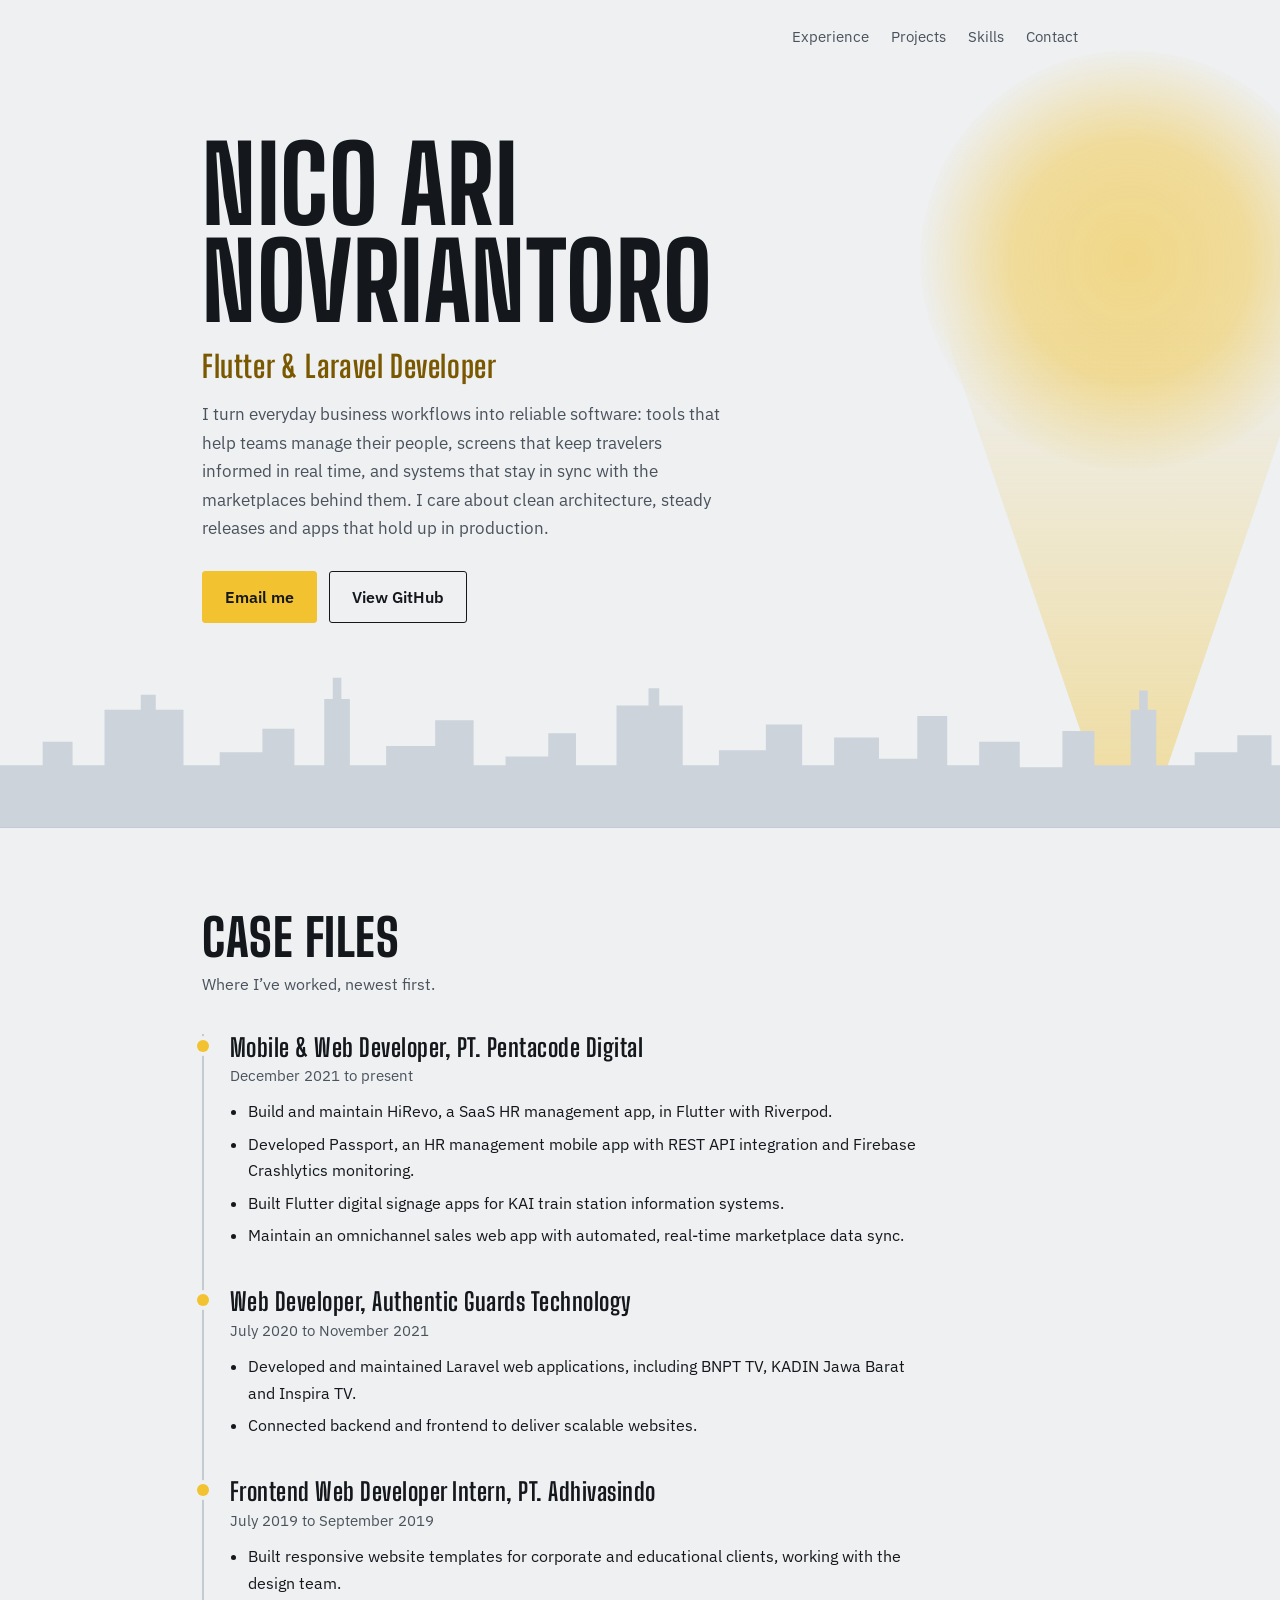
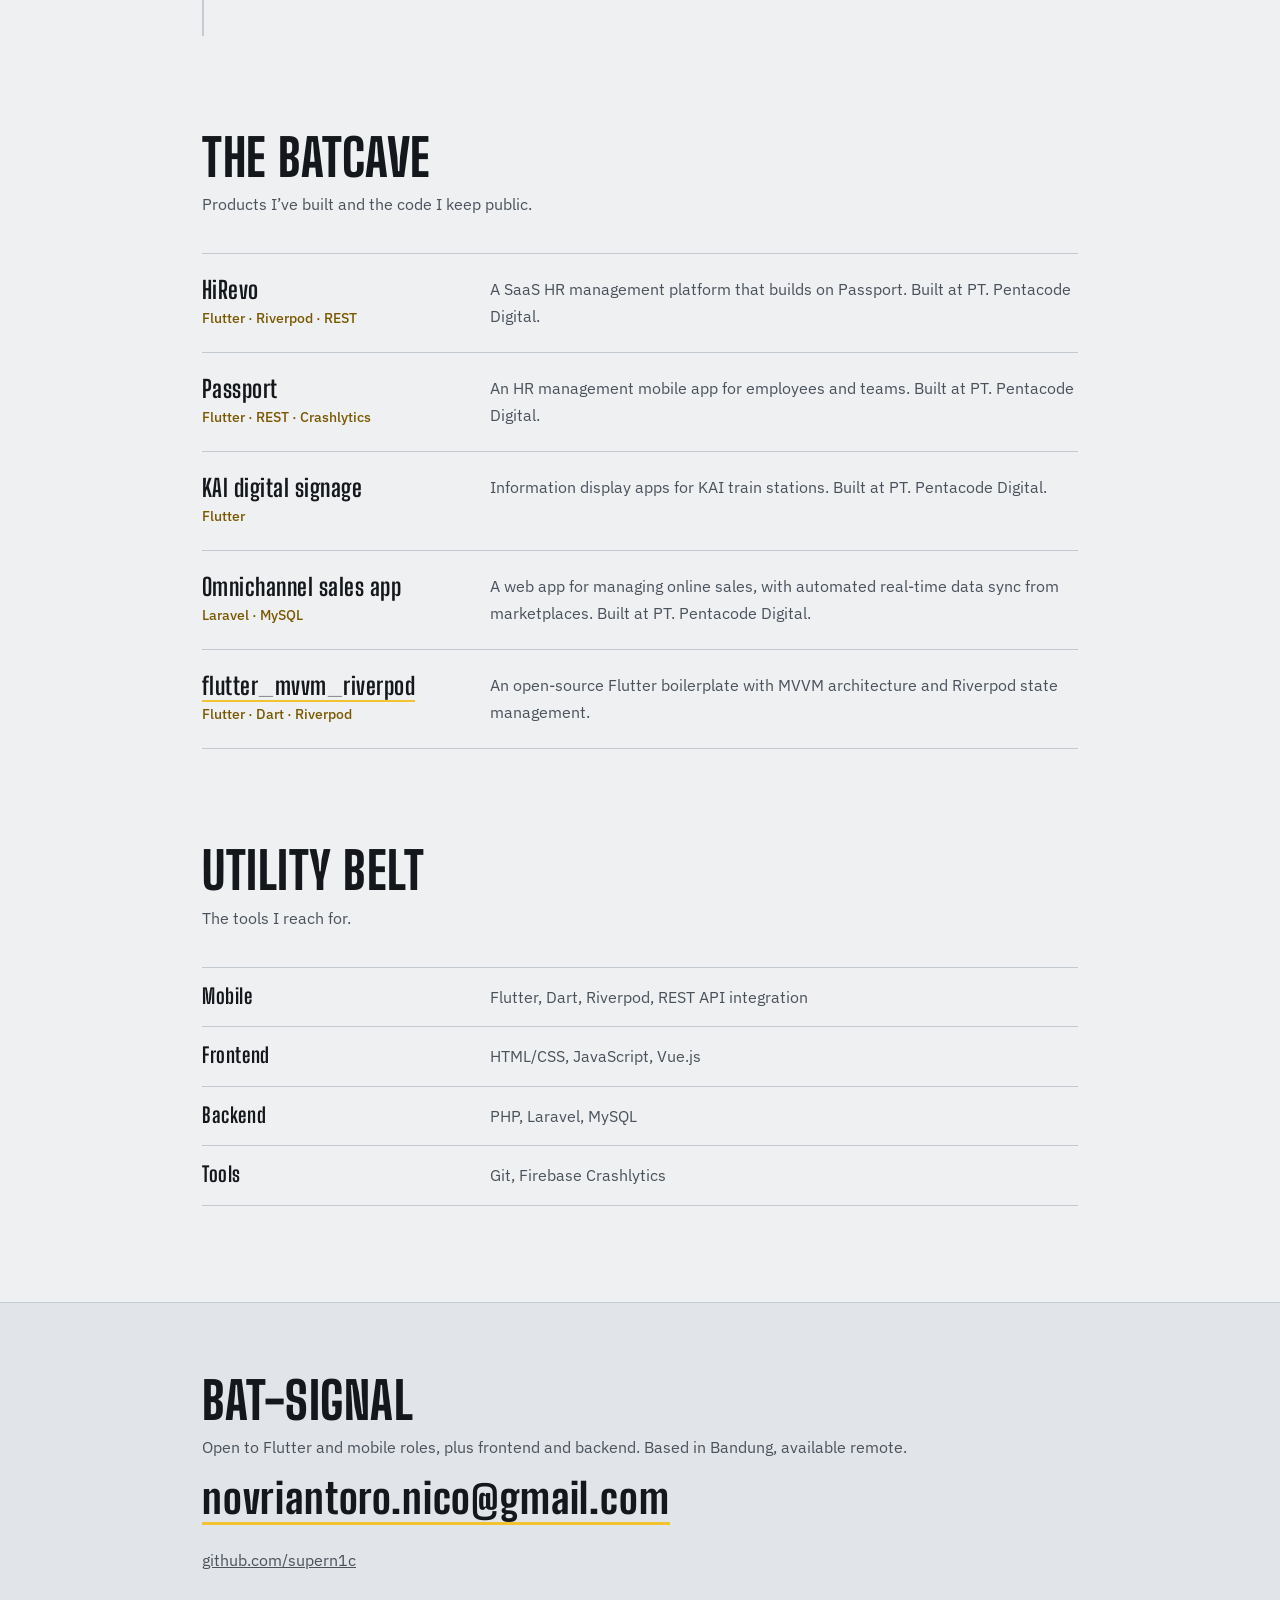
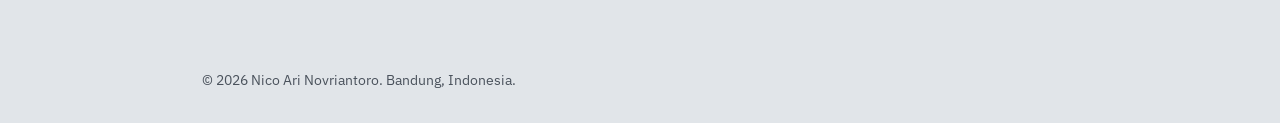
==== index.html @ 4376ef29 "Add files via upload" ====
<!DOCTYPE html>
<html lang="en">
<head>
<meta charset="utf-8">
<meta name="viewport" content="width=device-width, initial-scale=1, viewport-fit=cover">
<title>Nico Ari Novriantoro | Flutter &amp; Laravel Developer</title>
<meta name="description" content="Flutter and Laravel developer in Bandung, Indonesia. HR SaaS apps, digital signage and e-commerce platforms.">
<link rel="preconnect" href="https://fonts.googleapis.com">
<link rel="preconnect" href="https://fonts.gstatic.com" crossorigin>
<link href="https://fonts.googleapis.com/css2?family=Big+Shoulders+Display:wght@700;800&family=IBM+Plex+Sans:wght@400;500;600&display=swap" rel="stylesheet">
<style>
:root{
  --bg:#eef0f2; --bg2:#e1e5e9; --ink:#14171b; --mute:#4a525c; --line:#c3cad1;
  --accent:#7a5800; --signal:#f2c230; --on-signal:#14171b; --sky:#ccd3da; --glow:rgba(242,194,48,.45);
  --head:'Big Shoulders Display','Arial Narrow',Impact,sans-serif;
  --body:'IBM Plex Sans',system-ui,-apple-system,'Segoe UI',sans-serif;
  box-sizing:border-box;
  padding-top:env(safe-area-inset-top,0px);
  padding-bottom:env(safe-area-inset-bottom,0px);
}
@media (prefers-color-scheme:dark){
  :root:not([data-theme="light"]){
    color-scheme:dark;
    --bg:#0e1013; --bg2:#171b20; --ink:#eceae4; --mute:#9aa3ad; --line:#2a3037;
    --accent:#f2c230; --sky:#171b20; --glow:rgba(242,194,48,.28);
  }
}
:root[data-theme="dark"]{
  color-scheme:dark;
  --bg:#0e1013; --bg2:#171b20; --ink:#eceae4; --mute:#9aa3ad; --line:#2a3037;
  --accent:#f2c230; --sky:#171b20; --glow:rgba(242,194,48,.28);
}
html{scroll-padding-top:env(safe-area-inset-top,0px);scroll-behavior:smooth}
*,*::before,*::after{box-sizing:inherit}
body{margin:0;background:var(--bg);color:var(--ink);font:400 1rem/1.65 var(--body);-webkit-font-smoothing:antialiased}
a{color:inherit}
:focus-visible{outline:2px solid var(--signal);outline-offset:3px}
.wrap{max-width:920px;margin:0 auto;padding:0 22px}

.hero{position:relative;min-height:92svh;display:flex;flex-direction:column;overflow:hidden;border-bottom:1px solid var(--line)}
.signal{position:absolute;right:-60px;top:6%;width:min(420px,70vw);aspect-ratio:1;border-radius:50%;
  background:radial-gradient(circle,color-mix(in srgb,var(--signal) 55%,transparent) 0,var(--glow) 40%,transparent 72%);opacity:0;animation:on 1.4s .2s ease-out forwards}
.beam{position:absolute;right:calc(min(420px,70vw)/2 - 60px);top:calc(6% + min(420px,70vw)/2);bottom:0;width:min(420px,70vw);transform:translateX(50%);
  background:linear-gradient(to top,var(--glow),transparent 90%);clip-path:polygon(0 0,100% 0,54% 100%,46% 100%);opacity:0;animation:on 1.8s .5s ease-out forwards}
.skyline{position:absolute;left:0;right:0;bottom:0;width:100%;height:150px;fill:var(--sky)}
.nav{position:relative;z-index:2;display:flex;gap:22px;justify-content:flex-end;padding:20px 0;font-size:.95rem}
.nav a{text-decoration:none;color:var(--mute);padding:4px 0;border-bottom:1px solid transparent;transition:color .2s,border-color .2s}
.nav a:hover{color:var(--ink);border-color:var(--signal)}
.hero-body{position:relative;z-index:2;margin:auto 0;padding:48px 0 190px}
h1{font:800 clamp(3.1rem,11.5vw,6.6rem)/.92 var(--head);letter-spacing:.005em;margin:0 0 18px;text-transform:uppercase;max-width:9ch}
.role{font:700 clamp(1.3rem,4vw,1.9rem)/1.2 var(--head);color:var(--accent);margin:0 0 16px;letter-spacing:.02em}
.lede{max-width:52ch;color:var(--mute);margin:0 0 28px;font-size:1.08rem}
.btns{display:flex;flex-wrap:wrap;gap:12px}
.btn{display:inline-block;padding:12px 22px;border:1.5px solid var(--ink);text-decoration:none;font-weight:600;border-radius:3px;transition:background .2s,color .2s,border-color .2s}
.btn.primary{background:var(--signal);border-color:var(--signal);color:var(--on-signal)}
.btn.primary:hover{background:var(--ink);border-color:var(--ink);color:var(--bg)}
.btn.ghost:hover{border-color:var(--signal);background:var(--bg2)}
.fade{opacity:0;animation:rise .9s .9s ease-out forwards}

section{padding:84px 0 12px}
h2{font:800 clamp(2.2rem,6vw,3.2rem)/1 var(--head);margin:0 0 8px;letter-spacing:.01em;text-transform:uppercase}
.sub{color:var(--mute);margin:0 0 36px;max-width:56ch}

.case{position:relative;padding:0 0 34px 26px;border-left:2px solid var(--line)}
.case::before{content:"";position:absolute;left:-7px;top:6px;width:12px;height:12px;border-radius:50%;background:var(--signal);box-shadow:0 0 0 4px var(--bg)}
.case h3{margin:0;font:700 1.55rem/1.15 var(--head);letter-spacing:.02em}
.case .meta{color:var(--mute);font-size:.92rem;margin:2px 0 10px}
.case ul{margin:0;padding-left:18px}
.case li{margin:0 0 6px;max-width:68ch}

.proj{display:grid;grid-template-columns:1fr;gap:6px;padding:22px 0;border-top:1px solid var(--line)}
.proj:last-child{border-bottom:1px solid var(--line)}
.proj h3{margin:0;font:700 1.5rem/1.15 var(--head);letter-spacing:.02em}
.proj p{margin:0;max-width:64ch;color:var(--mute)}
.stack{font-size:.88rem;color:var(--accent);font-weight:500}
.proj a.title{text-decoration:none;border-bottom:2px solid var(--signal)}
@media(min-width:720px){.proj{grid-template-columns:260px 1fr;gap:28px}}

dl.belt{margin:0;display:grid;gap:0}
.belt div{display:grid;gap:4px;padding:16px 0;border-top:1px solid var(--line)}
.belt div:last-child{border-bottom:1px solid var(--line)}
.belt dt{font:700 1.3rem/1.2 var(--head);letter-spacing:.03em}
.belt dd{margin:0;color:var(--mute)}
@media(min-width:720px){.belt div{grid-template-columns:260px 1fr;gap:28px}}

.contact{background:var(--bg2);margin-top:84px;padding:72px 0 64px;border-top:1px solid var(--line)}
.contact section{padding:0}
.mail{display:inline-block;font:800 clamp(1.4rem,5.4vw,2.6rem)/1.1 var(--head);letter-spacing:.02em;text-decoration:none;border-bottom:3px solid var(--signal);margin:6px 0 22px;word-break:break-all}
.contact p{margin:0 0 10px;color:var(--mute)}
footer{padding:22px 0 30px;font-size:.88rem;color:var(--mute);background:var(--bg2)}

@keyframes on{to{opacity:1}}
@keyframes rise{from{opacity:0;transform:translateY(14px)}to{opacity:1;transform:none}}
@media (prefers-reduced-motion:reduce){
  .signal,.beam,.fade{animation:none;opacity:1;transform:none}
  html{scroll-behavior:auto}
}
</style>
</head>
<body>

<header class="hero">
  <div class="signal" aria-hidden="true"></div>
  <div class="beam" aria-hidden="true"></div>
  <svg class="skyline" viewBox="0 0 1200 150" preserveAspectRatio="xMidYMax slice" aria-hidden="true">
    <path d="M0 [base64]"/>
  </svg>
  <div class="wrap" style="position:relative;z-index:2;display:flex;flex-direction:column;flex:1;width:100%">
    <nav class="nav" aria-label="Sections">
      <a href="#experience">Experience</a>
      <a href="#projects">Projects</a>
      <a href="#skills">Skills</a>
      <a href="#contact">Contact</a>
    </nav>
    <div class="hero-body">
      <h1>Nico Ari Novriantoro</h1>
      <p class="role fade">Flutter &amp; Laravel Developer</p>
      <p class="lede fade">I turn everyday business workflows into reliable software: tools that help teams manage their people, screens that keep travelers informed in real time, and systems that stay in sync with the marketplaces behind them. I care about clean architecture, steady releases and apps that hold up in production.</p>
      <div class="btns fade">
        <a class="btn primary" href="mailto:novriantoro.nico@gmail.com">Email me</a>
        <a class="btn ghost" href="https://github.com/supern1c" rel="noopener">View GitHub</a>
      </div>
    </div>
  </div>
</header>

<main class="wrap">

  <section id="experience">
    <h2>Case files</h2>
    <p class="sub">Where I’ve worked, newest first.</p>

    <article class="case">
      <h3>Mobile &amp; Web Developer, PT. Pentacode Digital</h3>
      <p class="meta">December 2021 to present</p>
      <ul>
        <li>Build and maintain HiRevo, a SaaS HR management app, in Flutter with Riverpod.</li>
        <li>Developed Passport, an HR management mobile app with REST API integration and Firebase Crashlytics monitoring.</li>
        <li>Built Flutter digital signage apps for KAI train station information systems.</li>
        <li>Maintain an omnichannel sales web app with automated, real-time marketplace data sync.</li>
      </ul>
    </article>

    <article class="case">
      <h3>Web Developer, Authentic Guards Technology</h3>
      <p class="meta">July 2020 to November 2021</p>
      <ul>
        <li>Developed and maintained Laravel web applications, including BNPT TV, KADIN Jawa Barat and Inspira TV.</li>
        <li>Connected backend and frontend to deliver scalable websites.</li>
      </ul>
    </article>

    <article class="case">
      <h3>Frontend Web Developer Intern, PT. Adhivasindo</h3>
      <p class="meta">July 2019 to September 2019</p>
      <ul>
        <li>Built responsive website templates for corporate and educational clients, working with the design team.</li>
      </ul>
    </article>
  </section>

  <section id="projects">
    <h2>The Batcave</h2>
    <p class="sub">Products I’ve built and the code I keep public.</p>

    <div class="proj">
      <div><h3>HiRevo</h3><span class="stack">Flutter · Riverpod · REST</span></div>
      <p>A SaaS HR management platform that builds on Passport. Built at PT. Pentacode Digital.</p>
    </div>
    <div class="proj">
      <div><h3>Passport</h3><span class="stack">Flutter · REST · Crashlytics</span></div>
      <p>An HR management mobile app for employees and teams. Built at PT. Pentacode Digital.</p>
    </div>
    <div class="proj">
      <div><h3>KAI digital signage</h3><span class="stack">Flutter</span></div>
      <p>Information display apps for KAI train stations. Built at PT. Pentacode Digital.</p>
    </div>
    <div class="proj">
      <div><h3>Omnichannel sales app</h3><span class="stack">Laravel · MySQL</span></div>
      <p>A web app for managing online sales, with automated real-time data sync from marketplaces. Built at PT. Pentacode Digital.</p>
    </div>
    <div class="proj">
      <div><h3><a class="title" href="https://github.com/supern1c/flutter_mvvm_riverpod" rel="noopener">flutter_mvvm_riverpod</a></h3><span class="stack">Flutter · Dart · Riverpod</span></div>
      <p>An open-source Flutter boilerplate with MVVM architecture and Riverpod state management.</p>
    </div>
  </section>

  <section id="skills">
    <h2>Utility belt</h2>
    <p class="sub">The tools I reach for.</p>
    <dl class="belt">
      <div><dt>Mobile</dt><dd>Flutter, Dart, Riverpod, REST API integration</dd></div>
      <div><dt>Frontend</dt><dd>HTML/CSS, JavaScript, Vue.js</dd></div>
      <div><dt>Backend</dt><dd>PHP, Laravel, MySQL</dd></div>
      <div><dt>Tools</dt><dd>Git, Firebase Crashlytics</dd></div>
    </dl>
  </section>
</main>

<div class="contact" id="contact">
  <div class="wrap">
    <section>
      <h2>Bat-Signal</h2>
      <p>Open to Flutter and mobile roles, plus frontend and backend. Based in Bandung, available remote.</p>
      <a class="mail" href="mailto:novriantoro.nico@gmail.com">novriantoro.nico@gmail.com</a>
      <p><a href="https://github.com/supern1c" rel="noopener">github.com/supern1c</a></p>
    </section>
  </div>
</div>
<footer><div class="wrap">© 2026 Nico Ari Novriantoro. Bandung, Indonesia.</div></footer>

</body>
</html>
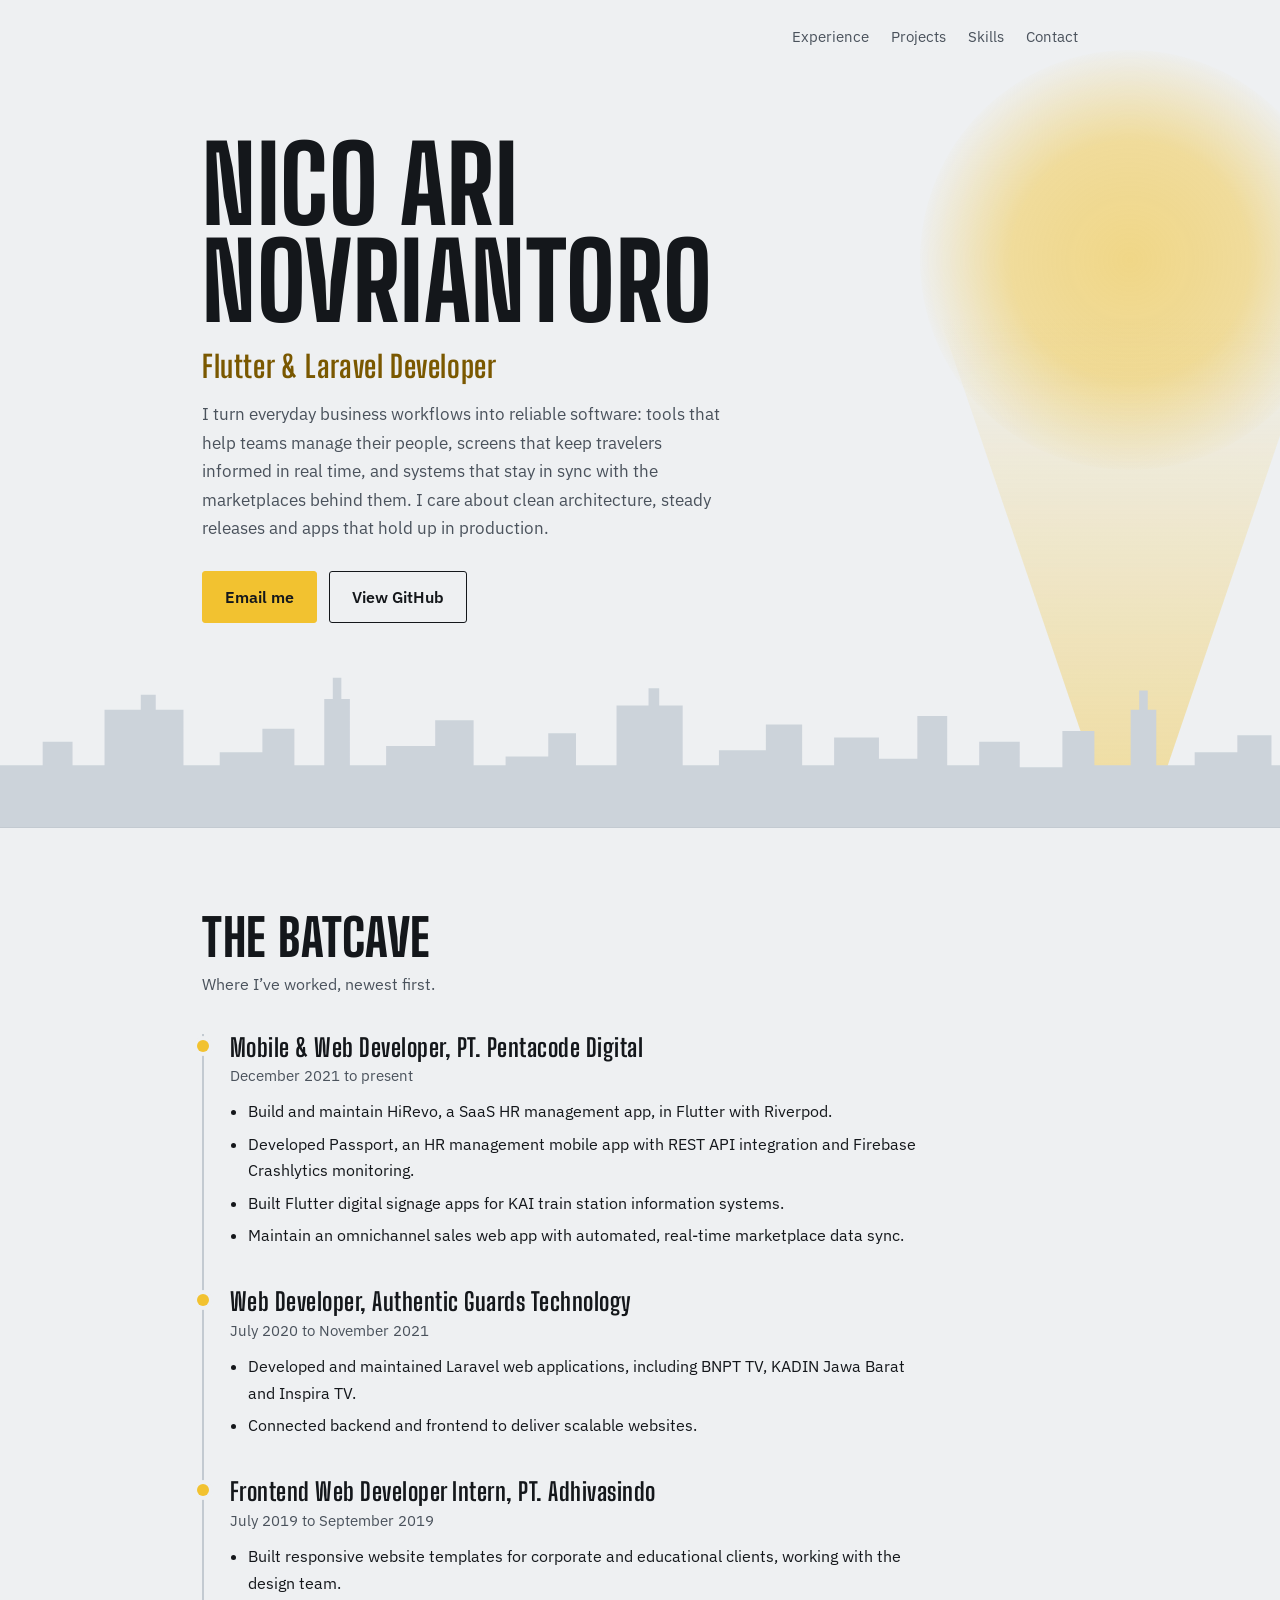
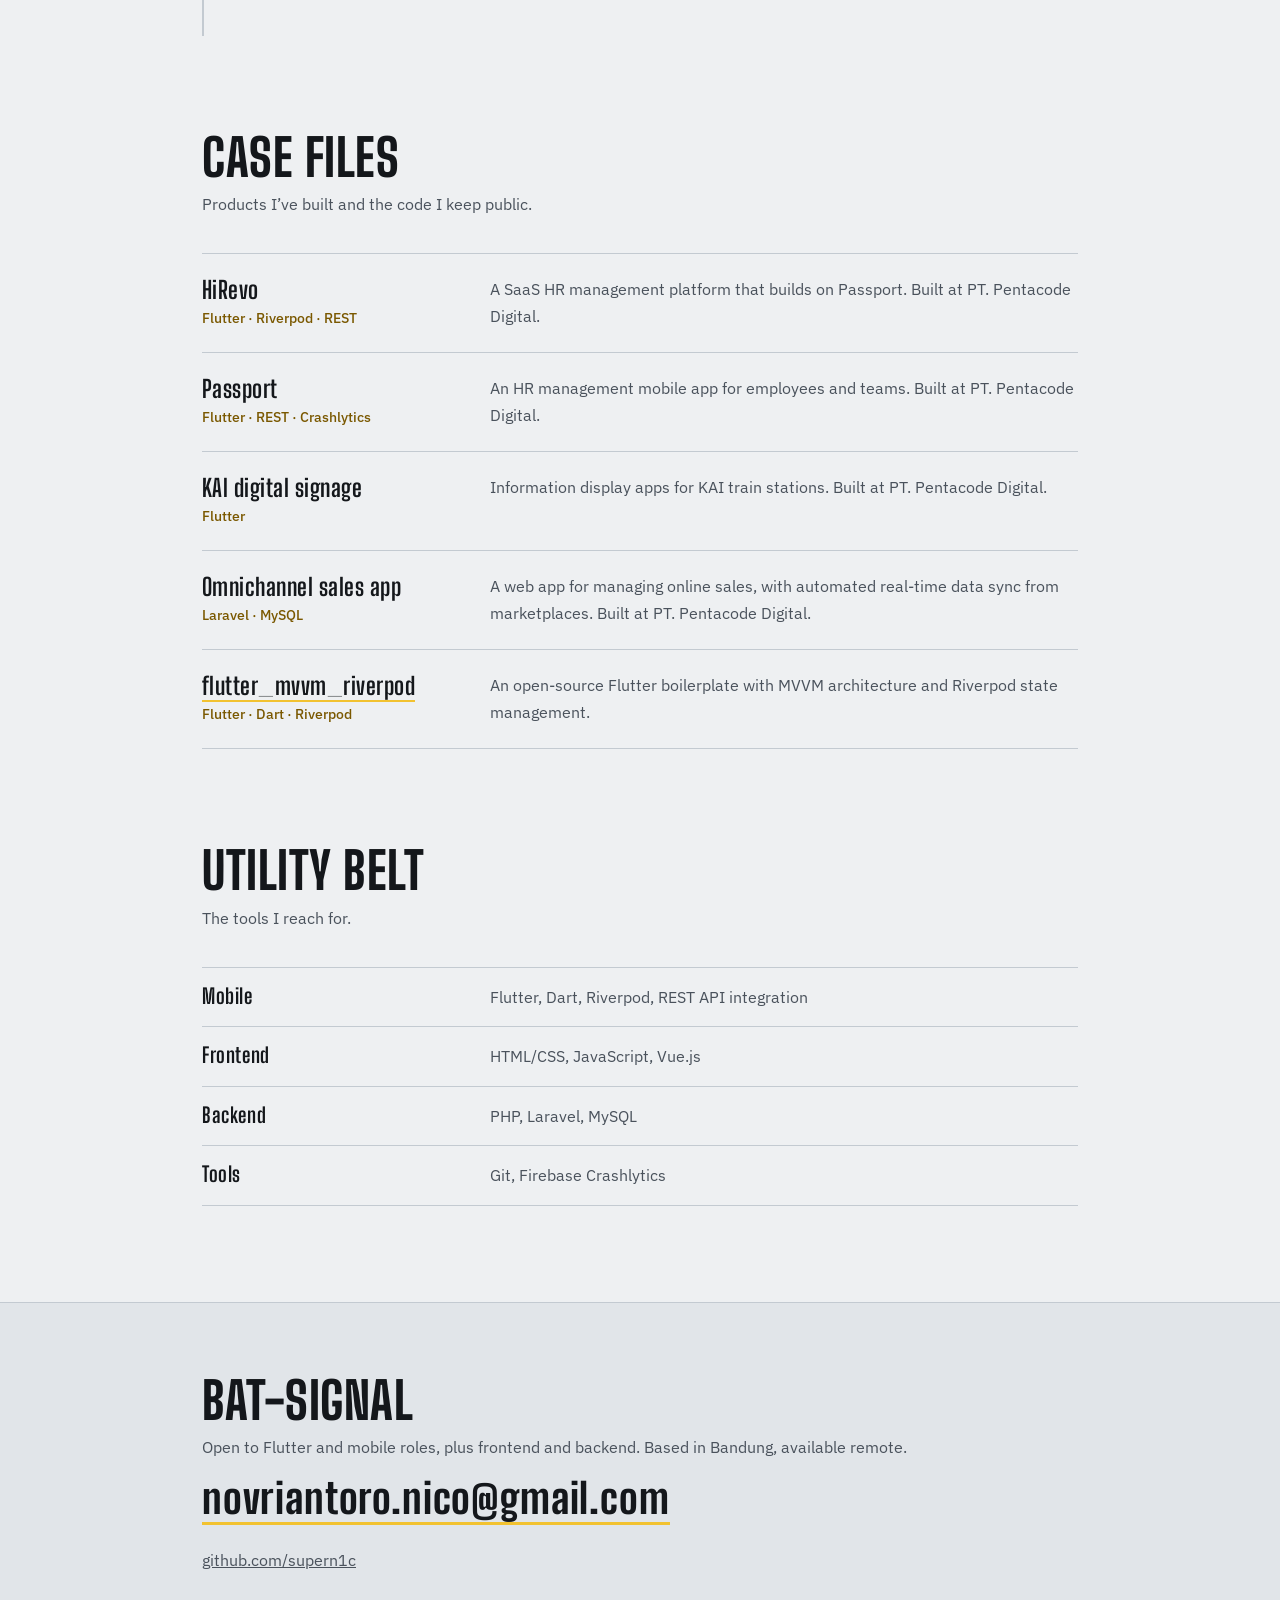
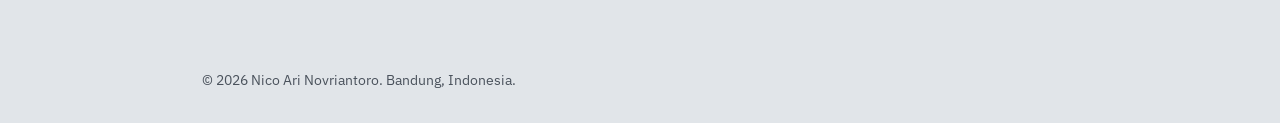
==== commit 83070007: "refactor: extract CSS and JavaScript into separate files and update index.html" ====
--- a/index.html
+++ b/index.html
@@ -1,213 +1,170 @@
 <!DOCTYPE html>
 <html lang="en">
+
 <head>
-<meta charset="utf-8">
-<meta name="viewport" content="width=device-width, initial-scale=1, viewport-fit=cover">
-<title>Nico Ari Novriantoro | Flutter &amp; Laravel Developer</title>
-<meta name="description" content="Flutter and Laravel developer in Bandung, Indonesia. HR SaaS apps, digital signage and e-commerce platforms.">
-<link rel="preconnect" href="https://fonts.googleapis.com">
-<link rel="preconnect" href="https://fonts.gstatic.com" crossorigin>
-<link href="https://fonts.googleapis.com/css2?family=Big+Shoulders+Display:wght@700;800&family=IBM+Plex+Sans:wght@400;500;600&display=swap" rel="stylesheet">
-<style>
-:root{
-  --bg:#eef0f2; --bg2:#e1e5e9; --ink:#14171b; --mute:#4a525c; --line:#c3cad1;
-  --accent:#7a5800; --signal:#f2c230; --on-signal:#14171b; --sky:#ccd3da; --glow:rgba(242,194,48,.45);
-  --head:'Big Shoulders Display','Arial Narrow',Impact,sans-serif;
-  --body:'IBM Plex Sans',system-ui,-apple-system,'Segoe UI',sans-serif;
-  box-sizing:border-box;
-  padding-top:env(safe-area-inset-top,0px);
-  padding-bottom:env(safe-area-inset-bottom,0px);
-}
-@media (prefers-color-scheme:dark){
-  :root:not([data-theme="light"]){
-    color-scheme:dark;
-    --bg:#0e1013; --bg2:#171b20; --ink:#eceae4; --mute:#9aa3ad; --line:#2a3037;
-    --accent:#f2c230; --sky:#171b20; --glow:rgba(242,194,48,.28);
-  }
-}
-:root[data-theme="dark"]{
-  color-scheme:dark;
-  --bg:#0e1013; --bg2:#171b20; --ink:#eceae4; --mute:#9aa3ad; --line:#2a3037;
-  --accent:#f2c230; --sky:#171b20; --glow:rgba(242,194,48,.28);
-}
-html{scroll-padding-top:env(safe-area-inset-top,0px);scroll-behavior:smooth}
-*,*::before,*::after{box-sizing:inherit}
-body{margin:0;background:var(--bg);color:var(--ink);font:400 1rem/1.65 var(--body);-webkit-font-smoothing:antialiased}
-a{color:inherit}
-:focus-visible{outline:2px solid var(--signal);outline-offset:3px}
-.wrap{max-width:920px;margin:0 auto;padding:0 22px}
+    <meta charset="utf-8">
+    <meta name="viewport" content="width=device-width, initial-scale=1, viewport-fit=cover">
+    <title>Nico Ari Novriantoro | Flutter &amp; Laravel Developer</title>
+    <meta name="description"
+        content="Flutter and Laravel developer in Bandung, Indonesia. HR SaaS apps, digital signage and e-commerce platforms.">
+    <link rel="preconnect" href="https://fonts.googleapis.com">
+    <link rel="preconnect" href="https://fonts.gstatic.com" crossorigin>
+    <link
+        href="https://fonts.googleapis.com/css2?family=Big+Shoulders+Display:wght@700;800&family=IBM+Plex+Sans:wght@400;500;600&display=swap"
+        rel="stylesheet">
+    <link rel="stylesheet" href="style/style.css">
+</head>
 
-.hero{position:relative;min-height:92svh;display:flex;flex-direction:column;overflow:hidden;border-bottom:1px solid var(--line)}
-.signal{position:absolute;right:-60px;top:6%;width:min(420px,70vw);aspect-ratio:1;border-radius:50%;
-  background:radial-gradient(circle,color-mix(in srgb,var(--signal) 55%,transparent) 0,var(--glow) 40%,transparent 72%);opacity:0;animation:on 1.4s .2s ease-out forwards}
-.beam{position:absolute;right:calc(min(420px,70vw)/2 - 60px);top:calc(6% + min(420px,70vw)/2);bottom:0;width:min(420px,70vw);transform:translateX(50%);
-  background:linear-gradient(to top,var(--glow),transparent 90%);clip-path:polygon(0 0,100% 0,54% 100%,46% 100%);opacity:0;animation:on 1.8s .5s ease-out forwards}
-.skyline{position:absolute;left:0;right:0;bottom:0;width:100%;height:150px;fill:var(--sky)}
-.nav{position:relative;z-index:2;display:flex;gap:22px;justify-content:flex-end;padding:20px 0;font-size:.95rem}
-.nav a{text-decoration:none;color:var(--mute);padding:4px 0;border-bottom:1px solid transparent;transition:color .2s,border-color .2s}
-.nav a:hover{color:var(--ink);border-color:var(--signal)}
-.hero-body{position:relative;z-index:2;margin:auto 0;padding:48px 0 190px}
-h1{font:800 clamp(3.1rem,11.5vw,6.6rem)/.92 var(--head);letter-spacing:.005em;margin:0 0 18px;text-transform:uppercase;max-width:9ch}
-.role{font:700 clamp(1.3rem,4vw,1.9rem)/1.2 var(--head);color:var(--accent);margin:0 0 16px;letter-spacing:.02em}
-.lede{max-width:52ch;color:var(--mute);margin:0 0 28px;font-size:1.08rem}
-.btns{display:flex;flex-wrap:wrap;gap:12px}
-.btn{display:inline-block;padding:12px 22px;border:1.5px solid var(--ink);text-decoration:none;font-weight:600;border-radius:3px;transition:background .2s,color .2s,border-color .2s}
-.btn.primary{background:var(--signal);border-color:var(--signal);color:var(--on-signal)}
-.btn.primary:hover{background:var(--ink);border-color:var(--ink);color:var(--bg)}
-.btn.ghost:hover{border-color:var(--signal);background:var(--bg2)}
-.fade{opacity:0;animation:rise .9s .9s ease-out forwards}
+<body>
+    <header class="hero">
+        <div class="signal" aria-hidden="true"></div>
+        <div class="beam" aria-hidden="true"></div>
+        <svg class="skyline" viewBox="0 0 1200 150" preserveAspectRatio="xMidYMax slice" aria-hidden="true">
+            <path
+                d="M0 [base64]" />
+        </svg>
+        <div class="wrap hero-wrap">
+            <nav class="nav" aria-label="Sections">
+                <a href="#experience">Experience</a>
+                <a href="#projects">Projects</a>
+                <a href="#skills">Skills</a>
+                <a href="#contact">Contact</a>
+            </nav>
+            <div class="hero-body">
+                <h1>Nico Ari Novriantoro</h1>
+                <p class="role fade">Flutter &amp; Laravel Developer</p>
+                <p class="lede fade">I turn everyday business workflows into reliable software: tools that help teams
+                    manage
+                    their people, screens that keep travelers informed in real time, and systems that stay in sync with
+                    the
+                    marketplaces behind them. I care about clean architecture, steady releases and apps that hold up in
+                    production.</p>
+                <div class="btns fade">
+                    <a class="btn primary" href="mailto:novriantoro.nico@gmail.com">Email me</a>
+                    <a class="btn ghost" href="https://github.com/supern1c" rel="noopener">View GitHub</a>
+                </div>
+            </div>
+        </div>
+    </header>
 
-section{padding:84px 0 12px}
-h2{font:800 clamp(2.2rem,6vw,3.2rem)/1 var(--head);margin:0 0 8px;letter-spacing:.01em;text-transform:uppercase}
-.sub{color:var(--mute);margin:0 0 36px;max-width:56ch}
+    <main class="wrap">
+        <section id="case-file">
+            <h2>The Batcave</h2>
+            <p class="sub">Where I’ve worked, newest first.</p>
 
-.case{position:relative;padding:0 0 34px 26px;border-left:2px solid var(--line)}
-.case::before{content:"";position:absolute;left:-7px;top:6px;width:12px;height:12px;border-radius:50%;background:var(--signal);box-shadow:0 0 0 4px var(--bg)}
-.case h3{margin:0;font:700 1.55rem/1.15 var(--head);letter-spacing:.02em}
-.case .meta{color:var(--mute);font-size:.92rem;margin:2px 0 10px}
-.case ul{margin:0;padding-left:18px}
-.case li{margin:0 0 6px;max-width:68ch}
+            <article class="case">
+                <h3>Mobile &amp; Web Developer, PT. Pentacode Digital</h3>
+                <p class="meta">December 2021 to present</p>
+                <ul>
+                    <li>Build and maintain HiRevo, a SaaS HR management app, in Flutter with Riverpod.</li>
+                    <li>Developed Passport, an HR management mobile app with REST API integration and Firebase
+                        Crashlytics
+                        monitoring.</li>
+                    <li>Built Flutter digital signage apps for KAI train station information systems.</li>
+                    <li>Maintain an omnichannel sales web app with automated, real-time marketplace data sync.</li>
+                </ul>
+            </article>
 
-.proj{display:grid;grid-template-columns:1fr;gap:6px;padding:22px 0;border-top:1px solid var(--line)}
-.proj:last-child{border-bottom:1px solid var(--line)}
-.proj h3{margin:0;font:700 1.5rem/1.15 var(--head);letter-spacing:.02em}
-.proj p{margin:0;max-width:64ch;color:var(--mute)}
-.stack{font-size:.88rem;color:var(--accent);font-weight:500}
-.proj a.title{text-decoration:none;border-bottom:2px solid var(--signal)}
-@media(min-width:720px){.proj{grid-template-columns:260px 1fr;gap:28px}}
+            <article class="case">
+                <h3>Web Developer, Authentic Guards Technology</h3>
+                <p class="meta">July 2020 to November 2021</p>
+                <ul>
+                    <li>Developed and maintained Laravel web applications, including BNPT TV, KADIN Jawa Barat and
+                        Inspira TV.
+                    </li>
+                    <li>Connected backend and frontend to deliver scalable websites.</li>
+                </ul>
+            </article>
 
-dl.belt{margin:0;display:grid;gap:0}
-.belt div{display:grid;gap:4px;padding:16px 0;border-top:1px solid var(--line)}
-.belt div:last-child{border-bottom:1px solid var(--line)}
-.belt dt{font:700 1.3rem/1.2 var(--head);letter-spacing:.03em}
-.belt dd{margin:0;color:var(--mute)}
-@media(min-width:720px){.belt div{grid-template-columns:260px 1fr;gap:28px}}
+            <article class="case">
+                <h3>Frontend Web Developer Intern, PT. Adhivasindo</h3>
+                <p class="meta">July 2019 to September 2019</p>
+                <ul>
+                    <li>Built responsive website templates for corporate and educational clients, working with the
+                        design team.
+                    </li>
+                </ul>
+            </article>
+        </section>
 
-.contact{background:var(--bg2);margin-top:84px;padding:72px 0 64px;border-top:1px solid var(--line)}
-.contact section{padding:0}
-.mail{display:inline-block;font:800 clamp(1.4rem,5.4vw,2.6rem)/1.1 var(--head);letter-spacing:.02em;text-decoration:none;border-bottom:3px solid var(--signal);margin:6px 0 22px;word-break:break-all}
-.contact p{margin:0 0 10px;color:var(--mute)}
-footer{padding:22px 0 30px;font-size:.88rem;color:var(--mute);background:var(--bg2)}
+        <section id="projects">
+            <h2>Case files</h2>
+            <p class="sub">Products I’ve built and the code I keep public.</p>
 
-@keyframes on{to{opacity:1}}
-@keyframes rise{from{opacity:0;transform:translateY(14px)}to{opacity:1;transform:none}}
-@media (prefers-reduced-motion:reduce){
-  .signal,.beam,.fade{animation:none;opacity:1;transform:none}
-  html{scroll-behavior:auto}
-}
-</style>
-</head>
-<body>
+            <div class="proj">
+                <div>
+                    <h3>HiRevo</h3><span class="stack">Flutter · Riverpod · REST</span>
+                </div>
+                <p>A SaaS HR management platform that builds on Passport. Built at PT. Pentacode Digital.</p>
+            </div>
+            <div class="proj">
+                <div>
+                    <h3>Passport</h3><span class="stack">Flutter · REST · Crashlytics</span>
+                </div>
+                <p>An HR management mobile app for employees and teams. Built at PT. Pentacode Digital.</p>
+            </div>
+            <div class="proj">
+                <div>
+                    <h3>KAI digital signage</h3><span class="stack">Flutter</span>
+                </div>
+                <p>Information display apps for KAI train stations. Built at PT. Pentacode Digital.</p>
+            </div>
+            <div class="proj">
+                <div>
+                    <h3>Omnichannel sales app</h3><span class="stack">Laravel · MySQL</span>
+                </div>
+                <p>A web app for managing online sales, with automated real-time data sync from marketplaces. Built at
+                    PT.
+                    Pentacode Digital.</p>
+            </div>
+            <div class="proj">
+                <div>
+                    <h3><a class="title" href="https://github.com/supern1c/flutter_mvvm_riverpod"
+                            rel="noopener">flutter_mvvm_riverpod</a></h3><span class="stack">Flutter · Dart ·
+                        Riverpod</span>
+                </div>
+                <p>An open-source Flutter boilerplate with MVVM architecture and Riverpod state management.</p>
+            </div>
+        </section>
 
-<header class="hero">
-  <div class="signal" aria-hidden="true"></div>
-  <div class="beam" aria-hidden="true"></div>
-  <svg class="skyline" viewBox="0 0 1200 150" preserveAspectRatio="xMidYMax slice" aria-hidden="true">
-    <path d="M0 [base64]"/>
-  </svg>
-  <div class="wrap" style="position:relative;z-index:2;display:flex;flex-direction:column;flex:1;width:100%">
-    <nav class="nav" aria-label="Sections">
-      <a href="#experience">Experience</a>
-      <a href="#projects">Projects</a>
-      <a href="#skills">Skills</a>
-      <a href="#contact">Contact</a>
-    </nav>
-    <div class="hero-body">
-      <h1>Nico Ari Novriantoro</h1>
-      <p class="role fade">Flutter &amp; Laravel Developer</p>
-      <p class="lede fade">I turn everyday business workflows into reliable software: tools that help teams manage their people, screens that keep travelers informed in real time, and systems that stay in sync with the marketplaces behind them. I care about clean architecture, steady releases and apps that hold up in production.</p>
-      <div class="btns fade">
-        <a class="btn primary" href="mailto:novriantoro.nico@gmail.com">Email me</a>
-        <a class="btn ghost" href="https://github.com/supern1c" rel="noopener">View GitHub</a>
-      </div>
+        <section id="skills">
+            <h2>Utility belt</h2>
+            <p class="sub">The tools I reach for.</p>
+            <dl class="belt">
+                <div>
+                    <dt>Mobile</dt>
+                    <dd>Flutter, Dart, Riverpod, REST API integration</dd>
+                </div>
+                <div>
+                    <dt>Frontend</dt>
+                    <dd>HTML/CSS, JavaScript, Vue.js</dd>
+                </div>
+                <div>
+                    <dt>Backend</dt>
+                    <dd>PHP, Laravel, MySQL</dd>
+                </div>
+                <div>
+                    <dt>Tools</dt>
+                    <dd>Git, Firebase Crashlytics</dd>
+                </div>
+            </dl>
+        </section>
+    </main>
+
+    <div class="contact" id="contact">
+        <div class="wrap">
+            <section>
+                <h2>Bat-Signal</h2>
+                <p>Open to Flutter and mobile roles, plus frontend and backend. Based in Bandung, available remote.</p>
+                <a class="mail" href="mailto:novriantoro.nico@gmail.com">novriantoro.nico@gmail.com</a>
+                <p><a href="https://github.com/supern1c" rel="noopener">github.com/supern1c</a></p>
+            </section>
+        </div>
     </div>
-  </div>
-</header>
 
-<main class="wrap">
+    <footer>
+        <div class="wrap">© 2026 Nico Ari Novriantoro. Bandung, Indonesia.</div>
+    </footer>
+</body>
 
-  <section id="experience">
-    <h2>Case files</h2>
-    <p class="sub">Where I’ve worked, newest first.</p>
-
-    <article class="case">
-      <h3>Mobile &amp; Web Developer, PT. Pentacode Digital</h3>
-      <p class="meta">December 2021 to present</p>
-      <ul>
-        <li>Build and maintain HiRevo, a SaaS HR management app, in Flutter with Riverpod.</li>
-        <li>Developed Passport, an HR management mobile app with REST API integration and Firebase Crashlytics monitoring.</li>
-        <li>Built Flutter digital signage apps for KAI train station information systems.</li>
-        <li>Maintain an omnichannel sales web app with automated, real-time marketplace data sync.</li>
-      </ul>
-    </article>
-
-    <article class="case">
-      <h3>Web Developer, Authentic Guards Technology</h3>
-      <p class="meta">July 2020 to November 2021</p>
-      <ul>
-        <li>Developed and maintained Laravel web applications, including BNPT TV, KADIN Jawa Barat and Inspira TV.</li>
-        <li>Connected backend and frontend to deliver scalable websites.</li>
-      </ul>
-    </article>
-
-    <article class="case">
-      <h3>Frontend Web Developer Intern, PT. Adhivasindo</h3>
-      <p class="meta">July 2019 to September 2019</p>
-      <ul>
-        <li>Built responsive website templates for corporate and educational clients, working with the design team.</li>
-      </ul>
-    </article>
-  </section>
-
-  <section id="projects">
-    <h2>The Batcave</h2>
-    <p class="sub">Products I’ve built and the code I keep public.</p>
-
-    <div class="proj">
-      <div><h3>HiRevo</h3><span class="stack">Flutter · Riverpod · REST</span></div>
-      <p>A SaaS HR management platform that builds on Passport. Built at PT. Pentacode Digital.</p>
-    </div>
-    <div class="proj">
-      <div><h3>Passport</h3><span class="stack">Flutter · REST · Crashlytics</span></div>
-      <p>An HR management mobile app for employees and teams. Built at PT. Pentacode Digital.</p>
-    </div>
-    <div class="proj">
-      <div><h3>KAI digital signage</h3><span class="stack">Flutter</span></div>
-      <p>Information display apps for KAI train stations. Built at PT. Pentacode Digital.</p>
-    </div>
-    <div class="proj">
-      <div><h3>Omnichannel sales app</h3><span class="stack">Laravel · MySQL</span></div>
-      <p>A web app for managing online sales, with automated real-time data sync from marketplaces. Built at PT. Pentacode Digital.</p>
-    </div>
-    <div class="proj">
-      <div><h3><a class="title" href="https://github.com/supern1c/flutter_mvvm_riverpod" rel="noopener">flutter_mvvm_riverpod</a></h3><span class="stack">Flutter · Dart · Riverpod</span></div>
-      <p>An open-source Flutter boilerplate with MVVM architecture and Riverpod state management.</p>
-    </div>
-  </section>
-
-  <section id="skills">
-    <h2>Utility belt</h2>
-    <p class="sub">The tools I reach for.</p>
-    <dl class="belt">
-      <div><dt>Mobile</dt><dd>Flutter, Dart, Riverpod, REST API integration</dd></div>
-      <div><dt>Frontend</dt><dd>HTML/CSS, JavaScript, Vue.js</dd></div>
-      <div><dt>Backend</dt><dd>PHP, Laravel, MySQL</dd></div>
-      <div><dt>Tools</dt><dd>Git, Firebase Crashlytics</dd></div>
-    </dl>
-  </section>
-</main>
-
-<div class="contact" id="contact">
-  <div class="wrap">
-    <section>
-      <h2>Bat-Signal</h2>
-      <p>Open to Flutter and mobile roles, plus frontend and backend. Based in Bandung, available remote.</p>
-      <a class="mail" href="mailto:novriantoro.nico@gmail.com">novriantoro.nico@gmail.com</a>
-      <p><a href="https://github.com/supern1c" rel="noopener">github.com/supern1c</a></p>
-    </section>
-  </div>
-</div>
-<footer><div class="wrap">© 2026 Nico Ari Novriantoro. Bandung, Indonesia.</div></footer>
-
-</body>
-</html>
+</html>
--- a/style/style.css
+++ b/style/style.css
@@ -0,0 +1,419 @@
+:root {
+    --bg: #eef0f2;
+    --bg2: #e1e5e9;
+    --ink: #14171b;
+    --mute: #4a525c;
+    --line: #c3cad1;
+    --accent: #7a5800;
+    --signal: #f2c230;
+    --on-signal: #14171b;
+    --sky: #ccd3da;
+    --glow: rgba(242, 194, 48, .45);
+    --head: 'Big Shoulders Display', 'Arial Narrow', Impact, sans-serif;
+    --body: 'IBM Plex Sans', system-ui, -apple-system, 'Segoe UI', sans-serif;
+    box-sizing: border-box;
+    padding-top: env(safe-area-inset-top, 0px);
+    padding-bottom: env(safe-area-inset-bottom, 0px);
+}
+
+@media (prefers-color-scheme:dark) {
+    :root:not([data-theme="light"]) {
+        color-scheme: dark;
+        --bg: #0e1013;
+        --bg2: #171b20;
+        --ink: #eceae4;
+        --mute: #9aa3ad;
+        --line: #2a3037;
+        --accent: #f2c230;
+        --sky: #171b20;
+        --glow: rgba(242, 194, 48, .28);
+    }
+}
+
+:root[data-theme="dark"] {
+    color-scheme: dark;
+    --bg: #0e1013;
+    --bg2: #171b20;
+    --ink: #eceae4;
+    --mute: #9aa3ad;
+    --line: #2a3037;
+    --accent: #f2c230;
+    --sky: #171b20;
+    --glow: rgba(242, 194, 48, .28);
+}
+
+html {
+    scroll-padding-top: env(safe-area-inset-top, 0px);
+    scroll-behavior: smooth
+}
+
+*,
+*::before,
+*::after {
+    box-sizing: inherit
+}
+
+body {
+    margin: 0;
+    background: var(--bg);
+    color: var(--ink);
+    font: 400 1rem/1.65 var(--body);
+    -webkit-font-smoothing: antialiased
+}
+
+a {
+    color: inherit
+}
+
+:focus-visible {
+    outline: 2px solid var(--signal);
+    outline-offset: 3px
+}
+
+.hero-wrap {
+    position: relative;
+    z-index: 2;
+    display: flex;
+    flex-direction: column;
+    flex: 1;
+    width: 100%
+}
+
+.wrap {
+    max-width: 920px;
+    margin: 0 auto;
+    padding: 0 22px
+}
+
+.hero {
+    position: relative;
+    min-height: 92svh;
+    display: flex;
+    flex-direction: column;
+    overflow: hidden;
+    border-bottom: 1px solid var(--line)
+}
+
+.signal {
+    position: absolute;
+    right: -60px;
+    top: 6%;
+    width: min(420px, 70vw);
+    aspect-ratio: 1;
+    border-radius: 50%;
+    background: radial-gradient(circle, color-mix(in srgb, var(--signal) 55%, transparent) 0, var(--glow) 40%, transparent 72%);
+    opacity: 0;
+    animation: on 1.4s .2s ease-out forwards
+}
+
+.beam {
+    position: absolute;
+    right: calc(min(420px, 70vw)/2 - 60px);
+    top: calc(6% + min(420px, 70vw)/2);
+    bottom: 0;
+    width: min(420px, 70vw);
+    transform: translateX(50%);
+    background: linear-gradient(to top, var(--glow), transparent 90%);
+    clip-path: polygon(0 0, 100% 0, 54% 100%, 46% 100%);
+    opacity: 0;
+    animation: on 1.8s .5s ease-out forwards
+}
+
+.skyline {
+    position: absolute;
+    left: 0;
+    right: 0;
+    bottom: 0;
+    width: 100%;
+    height: 150px;
+    fill: var(--sky)
+}
+
+.nav {
+    position: relative;
+    z-index: 2;
+    display: flex;
+    gap: 22px;
+    justify-content: flex-end;
+    padding: 20px 0;
+    font-size: .95rem
+}
+
+.nav a {
+    text-decoration: none;
+    color: var(--mute);
+    padding: 4px 0;
+    border-bottom: 1px solid transparent;
+    transition: color .2s, border-color .2s
+}
+
+.nav a:hover {
+    color: var(--ink);
+    border-color: var(--signal)
+}
+
+.hero-body {
+    position: relative;
+    z-index: 2;
+    margin: auto 0;
+    padding: 48px 0 190px
+}
+
+h1 {
+    font: 800 clamp(3.1rem, 11.5vw, 6.6rem)/.92 var(--head);
+    letter-spacing: .005em;
+    margin: 0 0 18px;
+    text-transform: uppercase;
+    max-width: 9ch
+}
+
+.role {
+    font: 700 clamp(1.3rem, 4vw, 1.9rem)/1.2 var(--head);
+    color: var(--accent);
+    margin: 0 0 16px;
+    letter-spacing: .02em
+}
+
+.lede {
+    max-width: 52ch;
+    color: var(--mute);
+    margin: 0 0 28px;
+    font-size: 1.08rem
+}
+
+.btns {
+    display: flex;
+    flex-wrap: wrap;
+    gap: 12px
+}
+
+.btn {
+    display: inline-block;
+    padding: 12px 22px;
+    border: 1.5px solid var(--ink);
+    text-decoration: none;
+    font-weight: 600;
+    border-radius: 3px;
+    transition: background .2s, color .2s, border-color .2s
+}
+
+.btn.primary {
+    background: var(--signal);
+    border-color: var(--signal);
+    color: var(--on-signal)
+}
+
+.btn.primary:hover {
+    background: var(--ink);
+    border-color: var(--ink);
+    color: var(--bg)
+}
+
+.btn.ghost:hover {
+    border-color: var(--signal);
+    background: var(--bg2)
+}
+
+.fade {
+    opacity: 0;
+    animation: rise .9s .9s ease-out forwards
+}
+
+section {
+    padding: 84px 0 12px
+}
+
+h2 {
+    font: 800 clamp(2.2rem, 6vw, 3.2rem)/1 var(--head);
+    margin: 0 0 8px;
+    letter-spacing: .01em;
+    text-transform: uppercase
+}
+
+.sub {
+    color: var(--mute);
+    margin: 0 0 36px;
+    max-width: 56ch
+}
+
+.case {
+    position: relative;
+    padding: 0 0 34px 26px;
+    border-left: 2px solid var(--line)
+}
+
+.case::before {
+    content: "";
+    position: absolute;
+    left: -7px;
+    top: 6px;
+    width: 12px;
+    height: 12px;
+    border-radius: 50%;
+    background: var(--signal);
+    box-shadow: 0 0 0 4px var(--bg)
+}
+
+.case h3 {
+    margin: 0;
+    font: 700 1.55rem/1.15 var(--head);
+    letter-spacing: .02em
+}
+
+.case .meta {
+    color: var(--mute);
+    font-size: .92rem;
+    margin: 2px 0 10px
+}
+
+.case ul {
+    margin: 0;
+    padding-left: 18px
+}
+
+.case li {
+    margin: 0 0 6px;
+    max-width: 68ch
+}
+
+.proj {
+    display: grid;
+    grid-template-columns: 1fr;
+    gap: 6px;
+    padding: 22px 0;
+    border-top: 1px solid var(--line)
+}
+
+.proj:last-child {
+    border-bottom: 1px solid var(--line)
+}
+
+.proj h3 {
+    margin: 0;
+    font: 700 1.5rem/1.15 var(--head);
+    letter-spacing: .02em
+}
+
+.proj p {
+    margin: 0;
+    max-width: 64ch;
+    color: var(--mute)
+}
+
+.stack {
+    font-size: .88rem;
+    color: var(--accent);
+    font-weight: 500
+}
+
+.proj a.title {
+    text-decoration: none;
+    border-bottom: 2px solid var(--signal)
+}
+
+@media(min-width:720px) {
+    .proj {
+        grid-template-columns: 260px 1fr;
+        gap: 28px
+    }
+}
+
+dl.belt {
+    margin: 0;
+    display: grid;
+    gap: 0
+}
+
+.belt div {
+    display: grid;
+    gap: 4px;
+    padding: 16px 0;
+    border-top: 1px solid var(--line)
+}
+
+.belt div:last-child {
+    border-bottom: 1px solid var(--line)
+}
+
+.belt dt {
+    font: 700 1.3rem/1.2 var(--head);
+    letter-spacing: .03em
+}
+
+.belt dd {
+    margin: 0;
+    color: var(--mute)
+}
+
+@media(min-width:720px) {
+    .belt div {
+        grid-template-columns: 260px 1fr;
+        gap: 28px
+    }
+}
+
+.contact {
+    background: var(--bg2);
+    margin-top: 84px;
+    padding: 72px 0 64px;
+    border-top: 1px solid var(--line)
+}
+
+.contact section {
+    padding: 0
+}
+
+.mail {
+    display: inline-block;
+    font: 800 clamp(1.4rem, 5.4vw, 2.6rem)/1.1 var(--head);
+    letter-spacing: .02em;
+    text-decoration: none;
+    border-bottom: 3px solid var(--signal);
+    margin: 6px 0 22px;
+    word-break: break-all
+}
+
+.contact p {
+    margin: 0 0 10px;
+    color: var(--mute)
+}
+
+footer {
+    padding: 22px 0 30px;
+    font-size: .88rem;
+    color: var(--mute);
+    background: var(--bg2)
+}
+
+@keyframes on {
+    to {
+        opacity: 1
+    }
+}
+
+@keyframes rise {
+    from {
+        opacity: 0;
+        transform: translateY(14px)
+    }
+
+    to {
+        opacity: 1;
+        transform: none
+    }
+}
+
+@media (prefers-reduced-motion:reduce) {
+
+    .signal,
+    .beam,
+    .fade {
+        animation: none;
+        opacity: 1;
+        transform: none
+    }
+
+    html {
+        scroll-behavior: auto
+    }
+}
